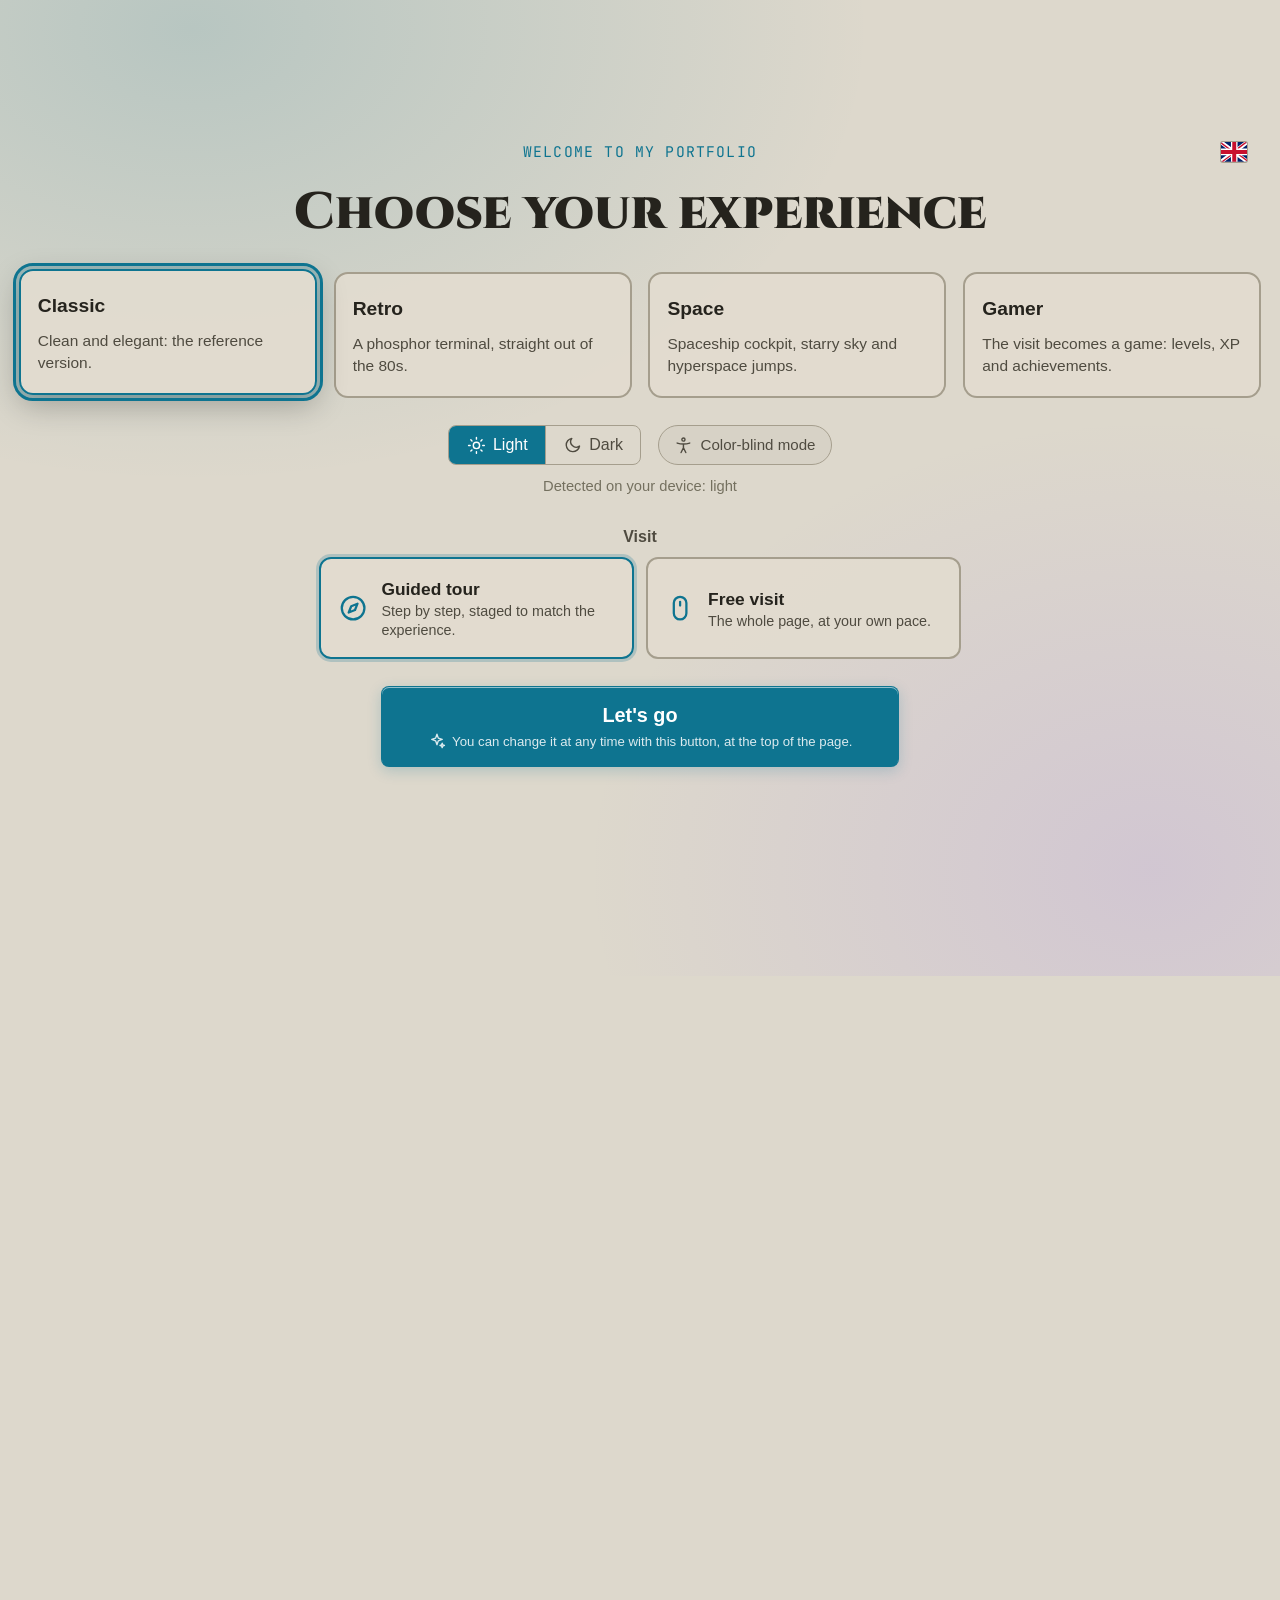
==== en/index.html @ b8e7676b "Adresse /en/ : aperçu de partage anglais et ouverture en anglais Co-Authored-By: Claude Opus 5.5 <no" ====
<!doctype html>
<html lang="en">
<head>
<meta charset="utf-8">
<meta name="viewport" content="width=device-width, initial-scale=1">
<!-- Adresse anglaise du portfolio (profil LinkedIn anglais, CV anglais) : porte l'aperçu
     de partage en anglais, puis ouvre le portfolio en anglais (?lang=en, voir js/core/Lang.js) -->
<title>Pierre Bernard-Darmann - Full-stack developer, front-end and UX</title>
<meta name="description" content="Portfolio of Pierre Bernard-Darmann, full-stack developer focused on front-end and UX: a web ERP used by 160+ stores, design system, PHP 8 API, PostgreSQL.">
<link rel="canonical" href="https://frowards.github.io/">
<meta property="og:type" content="website">
<meta property="og:url" content="https://frowards.github.io/en/">
<meta property="og:site_name" content="Pierre Bernard-Darmann">
<meta property="og:title" content="Pierre Bernard-Darmann - Full-stack developer, front-end and UX">
<meta property="og:description" content="From pixels to databases: a web ERP used by 160+ stores, design system, PHP 8 API, PostgreSQL. Background, projects, resume and contact.">
<meta property="og:image" content="https://frowards.github.io/og-image-en.jpg">
<meta property="og:image:width" content="1200">
<meta property="og:image:height" content="627">
<meta property="og:image:alt" content="Home page of Pierre Bernard-Darmann's portfolio">
<meta property="og:locale" content="en_US">
<meta name="twitter:card" content="summary_large_image">
<meta http-equiv="refresh" content="0; url=../?lang=en">
<script>location.replace('../?lang=en' + location.hash);</script>
</head>
<body>
<p><a href="../?lang=en">Pierre Bernard-Darmann - Portfolio</a></p>
</body>
</html>
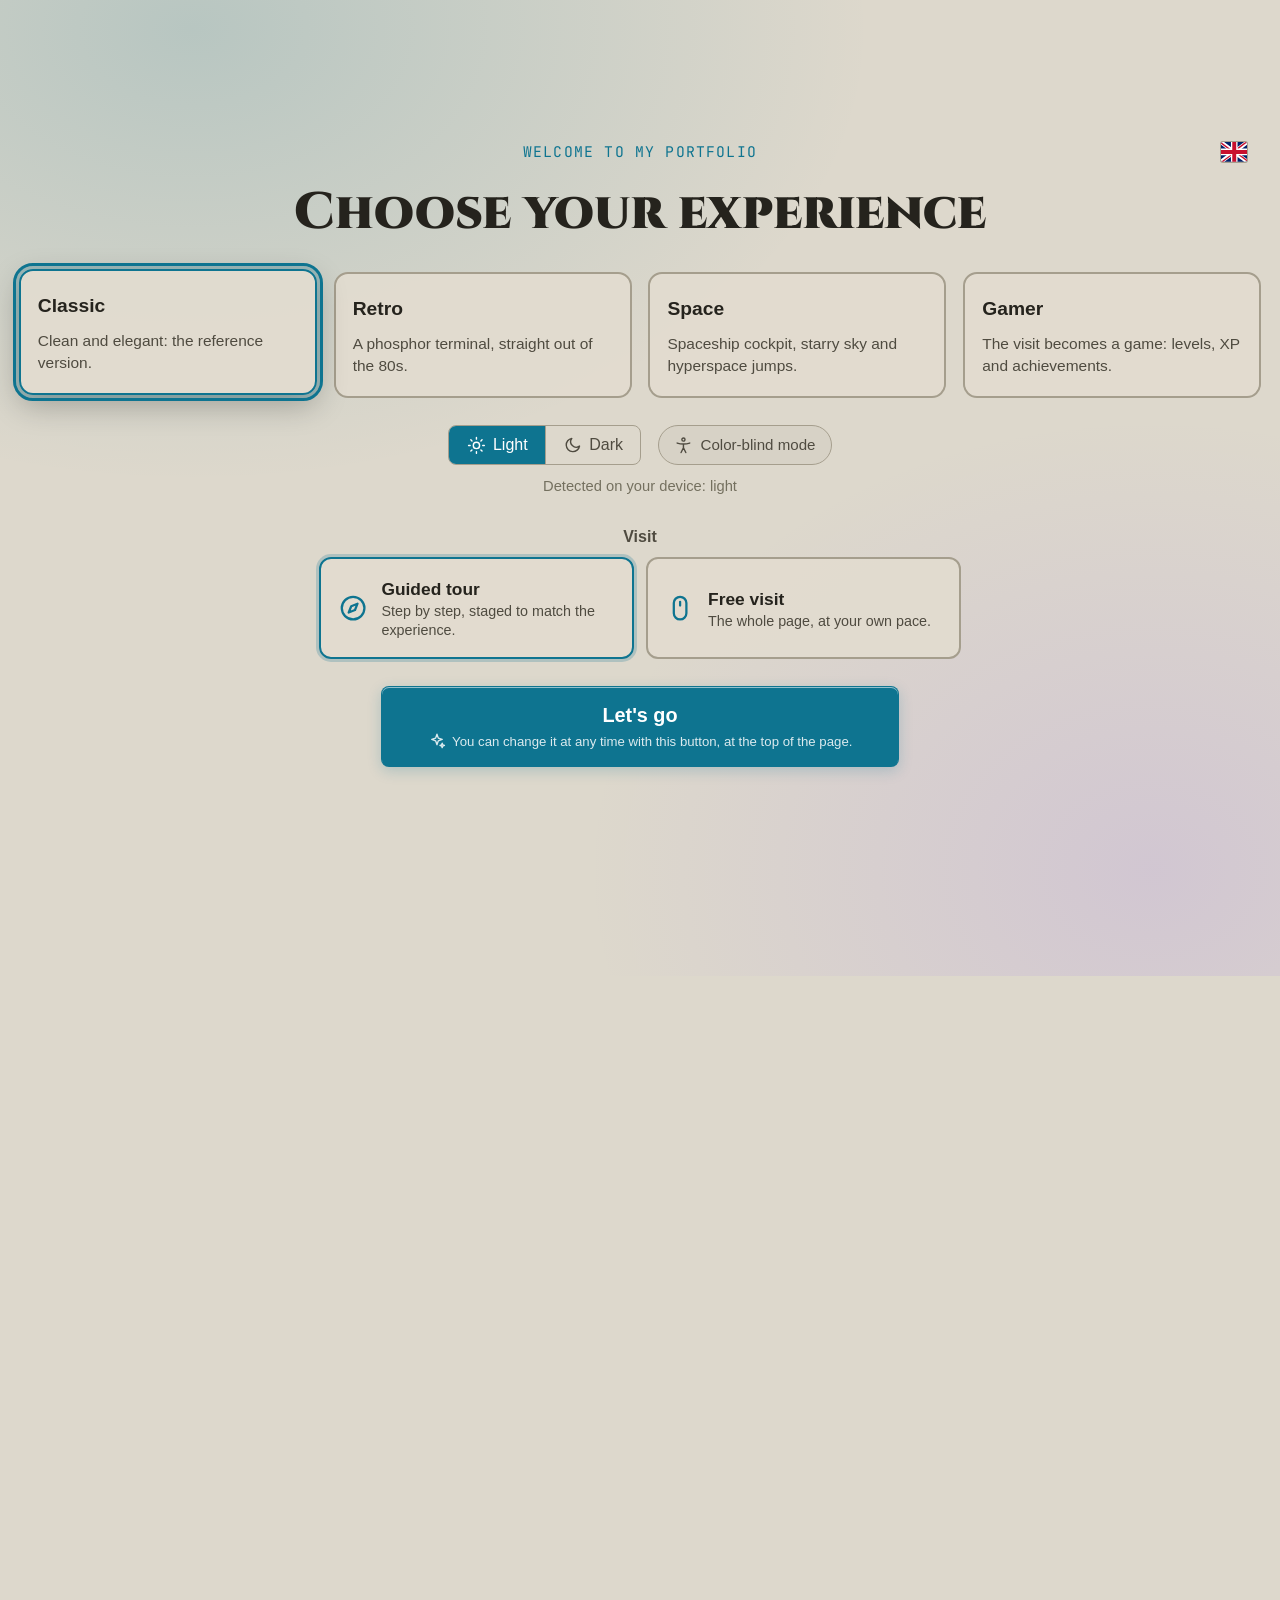
==== commit ad1f9444: "Mesure d'audience anonyme (sans cookie, refus possible depuis Contact) Co-Authored-By: Claude Opus 5" ====
--- a/en/index.html
+++ b/en/index.html
@@ -8,6 +8,11 @@
 <title>Pierre Bernard-Darmann - Full-stack developer, front-end and UX</title>
 <meta name="description" content="Portfolio of Pierre Bernard-Darmann, full-stack developer focused on front-end and UX: a web ERP used by 160+ stores, design system, PHP 8 API, PostgreSQL.">
 <link rel="canonical" href="https://frowards.github.io/">
+<!-- Icône du site (photo) : à la racine, hors /assets/ bloqué par robots.txt -->
+<link rel="icon" href="../favicon.ico" sizes="16x16 32x32 48x48">
+<link rel="icon" href="../favicon-32.png" type="image/png" sizes="32x32">
+<link rel="icon" href="../favicon-192.png" type="image/png" sizes="192x192">
+<link rel="apple-touch-icon" href="../apple-touch-icon.png">
 <meta property="og:type" content="website">
 <meta property="og:url" content="https://frowards.github.io/en/">
 <meta property="og:site_name" content="Pierre Bernard-Darmann">
@@ -20,7 +25,15 @@
 <meta property="og:locale" content="en_US">
 <meta name="twitter:card" content="summary_large_image">
 <meta http-equiv="refresh" content="0; url=../?lang=en">
-<script>location.replace('../?lang=en' + location.hash);</script>
+<script>
+/* Garde les paramètres du lien (?src=) et transmet le site d'origine, perdu par la redirection */
+(() => {
+    const params = new URLSearchParams(location.search);
+    params.set('lang', 'en');
+    try { params.set('ref', new URL(document.referrer).hostname); } catch (e) { /* accès direct */ }
+    location.replace(`../?${params}${location.hash}`);
+})();
+</script>
 </head>
 <body>
 <p><a href="../?lang=en">Pierre Bernard-Darmann - Portfolio</a></p>
